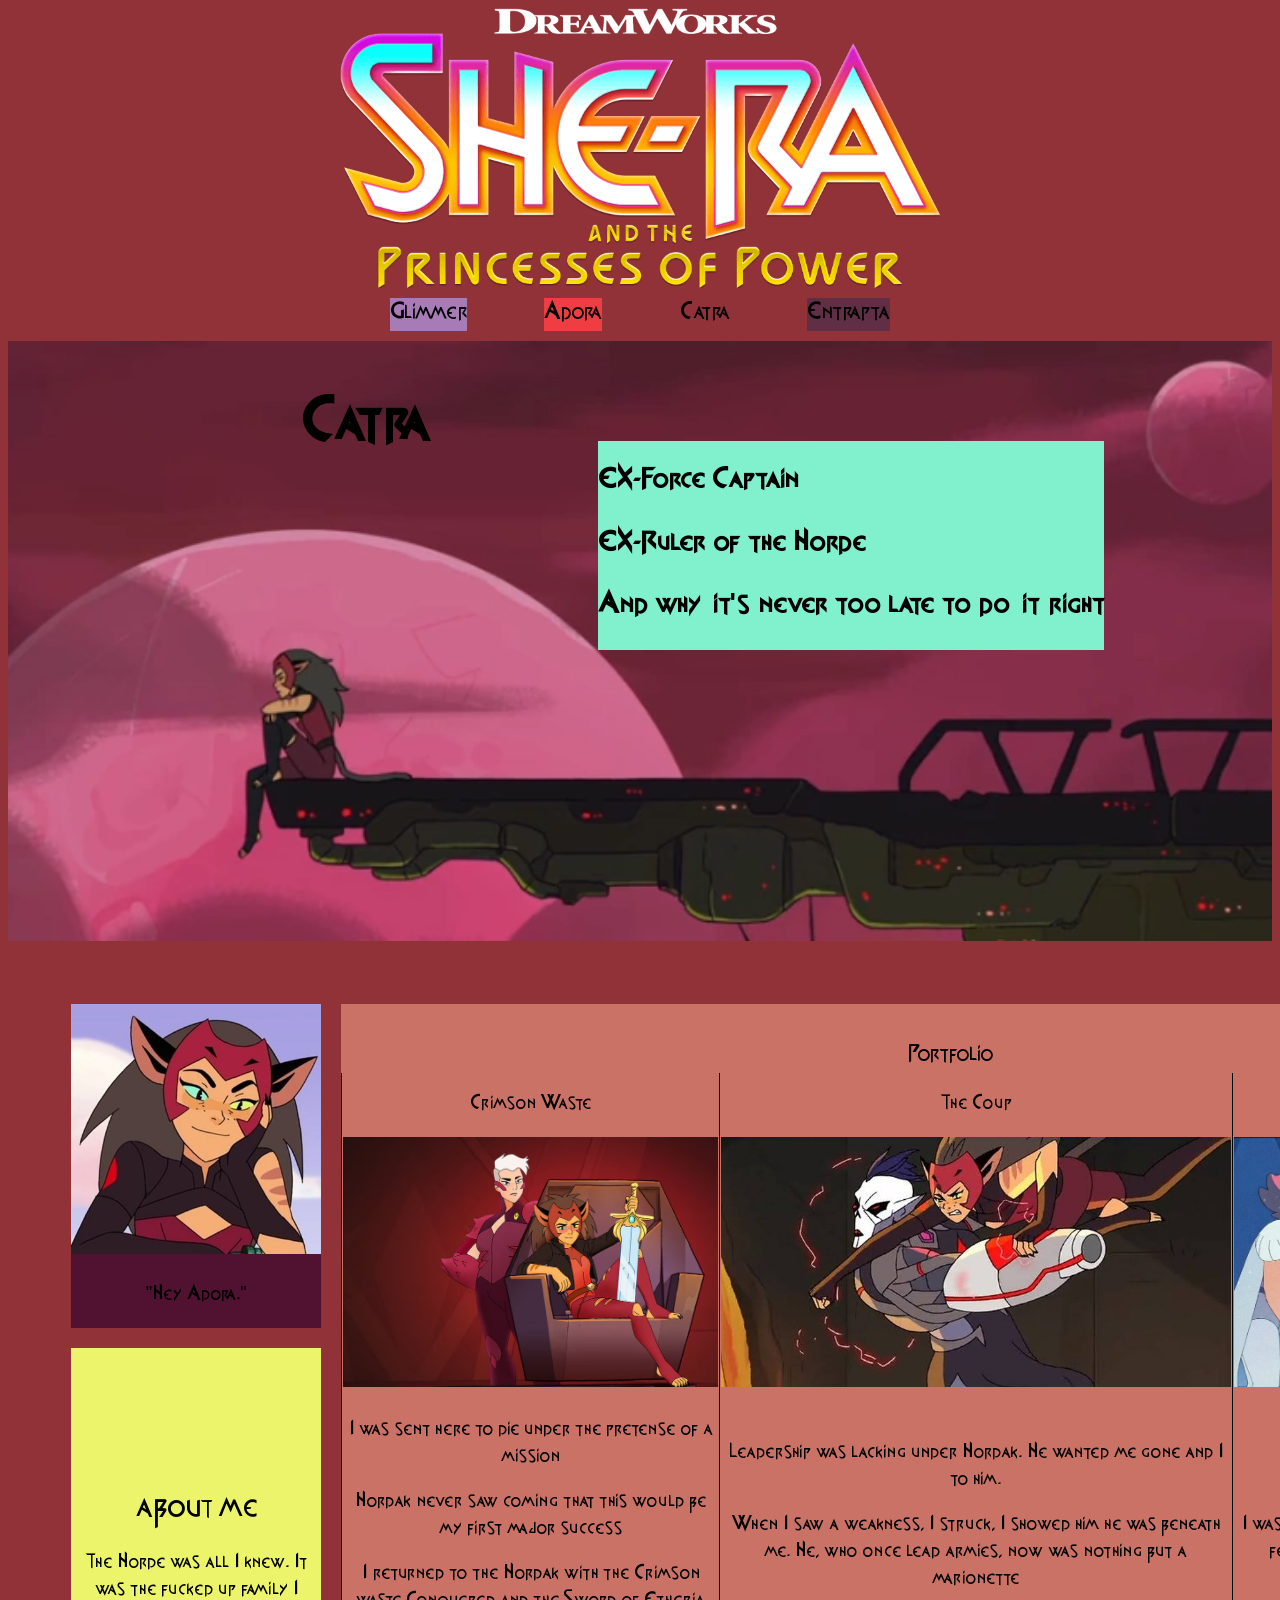
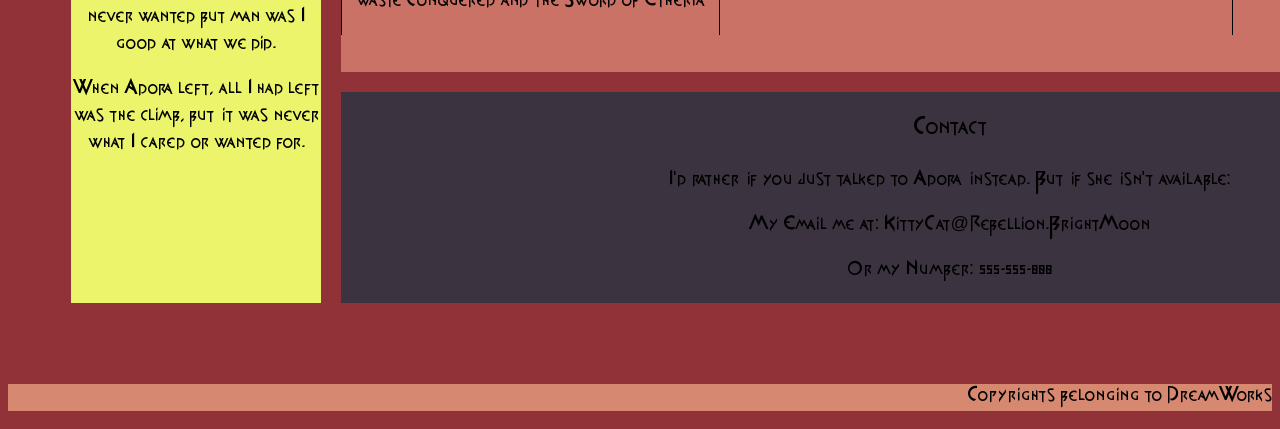
==== Catra.html @ 9408cb0c "Added all the other characters and their own page" ====
<!DOCTYPE html>
<html lang="en">
    <head>
        <title>She-Ra</title>
        <link rel="stylesheet" href="SheraStyles.css">
        <meta name="viewport" content="width=device-width, initial-scale=1">
        <meta charset="UTF-8">
    </head>

    <body style="background-color: var(--catra-brick);">
        <header id="header">
            
            <img id="titlecard" src="assets/images/She-Ra_and_The_Princesses_of_Power_Logo.png" alt="Title Card" >
            <nav id="Navi">
                <a href="Glimmer.html" style="background-color: var(--glimmer-purple);">Glimmer</a>
                <a href="Adora.html" style="background-color: var(--adora-red);">Adora</a>
                <a href="Catra.html" style="background-color: var(--catra-brick);">Catra</a>
                <a href="Entrapta.html" style="background-color: var(--entrapta-plum);">Entrapta</a>
            </nav>
        </header>

        <section class="herosectionCatra">
                <h1 class="herotitle">Catra</h1>
            <div class="herotextCatra">
                <h2>EX-Force Captain</h2>
                <h2>EX-Ruler of the Horde</h2>
                <h2>And why it's never too late to do it right</h2>
            </div>
        </section>
        
        <main id="putgridhere">
            <div class="picture" style="background-color: var(--catra-wine);">
                <div>
                    <img src="assets/images/56c8e7e6e366242329cd98a19ca79462.jpg" alt="Smug Catra">
                    <p>"Hey Adora."</p>
                </div>
            </div>
            <div class="aboutme" style="background-color: var(--catra-lime);">
                <div>
                    <p class="title">ABOUT ME</p>
                    <p>The Horde was all I knew. It was the fucked up family I never wanted but man was I good at what we did.</p>
                    <p>When Adora left, all I had left was the climb, but it was never what I cared or wanted for.</p>
                </div>
            </div>
            <div class="portfolio" style="background-color: var(--catra-terracotta);">
                <table>
                    <caption class="title">Portfolio</caption>
                    <tbody>
                        <tr>
                            <td>
                                <p>Crimson Waste</p>
                                <img src="assets/images/catra_scorpia_hero.avif" alt="Conquering The Wasteland">
                            </td>
                            <td>
                                <p>The Coup</p>
                                <img src="assets/images/catravhordak.jpg" alt="Beating Hordak">
                            </td>
                            <td>
                                <p>Where I belong</p>
                                <img src="assets/images/catrajoiningtherebellion.webp" alt="Joining the Rebellion">
                            </td>
                        </tr>
                        <tr>
                            <td>
                                <p>I was sent here to die under the pretense of a mission</p>
                                <p>Hordak never saw coming that this would be my first major success</p>
                                <p>I returned to the Hordak with the Crimson waste Conquered and the Sword of Etheria </p>
                            </td>
                            <td>
                                <p>Leadership was lacking under Hordak. He wanted me gone and I to him.</p>
                                <p>When I saw a weakness, I struck, I showed him he was beneath me. He, who once lead armies, now was nothing but a marionette</p>
                            </td>
                            <td>
                                <p>Things got better.</p>
                                <p>I was able to grow past my conflicting feelings and join the Rebellion.</p>
                            </td>
                        </tr>
                    </tbody>
                </table>
            </div>
            <div class="contact" style="background-color: var(--catra-charcoal);">
                <div>
                    <p class="title">Contact</p>
                    <p>I'd rather if you just talked to Adora instead. But if she isn't available:</p>
                    <p>My Email me at: KittyCat@Rebellion.BrightMoon</p>
                    <p>Or my Number: 555-555-888</p>
                </div>
            </div>

        </main>  

        <footer class="footer">
            <p>Copyrights belonging to DreamWorks</p>
        </footer>
    </body>

</html>
---- SheraStyles.css ----
:root {
    --adora-white: #ffffff;
    --adora-beige: #ffceae;
    --adora-yellow: #fcec97;
    --adora-gold: #ebba54;
    --adora-blue: #82e5ff;
    --adora-red: #ee3e43;
    --adora-black: #010000;

    --glimmer-light-orange: #F5C181;
    --glimmer-orange: #EFAA73;
    --glimmer-pink: #F4A0A3;
    --glimmer-dusty-rose: #C27D7D;
    --glimmer-light-blue: #ACD8EC;
    --glimmer-purple: #A77BB6;
    --glimmer-dark-purple: #815A85;

    --entrapta-pale-pink: #eedcdc;
    --entrapta-peach: #e0997b;
    --entrapta-terracotta: #d68871;
    --entrapta-hot-pink: #e12967;
    --entrapta-mauve: #b1749e;
    --entrapta-plum: #602f45;
    --entrapta-dark-plum: #3e2332;

    --catra-black: #05020A;
    --catra-dark-plum: #291A31;
    --catra-charcoal: #3B3340;
    --catra-wine: #501230;
    --catra-brick: #913138;
    --catra-terracotta: #CB7267;
    --catra-apricot: #FE9D69;
    --catra-peach: #FBB181;
    --catra-mint: #80F1CC;
    --catra-lime: #EBF46A;
}
body{
    font-family: Shera, sans-serif;
    background-color: var(--entrapta-plum);
    background-repeat: no-repeat;
    background-size: auto;
    font-size: large;

}
@font-face {
    font-family: Shera;
    src: url('assets/fonts/Shera-MqWe.ttf') format('truetype');
}
#header{
    display: flex;
    flex-direction: column;
    flex-wrap: nowrap;
    align-items: center;
    justify-content: center;
}
img {
    height: 250px;
}
#titlecard{
    max-width: 600px;
    height: auto;
}
#Navi{
    display: flex;
    font-size: larger;
    flex-direction: row;
    align-items: center;
    justify-content: space-between;
    width: 100%;
    max-width: 500px;
    padding: 10px;
}
#putgridhere{
    display: grid;
    grid-template-columns: 1fr 3fr;
    grid-template-rows: repeat(2, 1fr) min-content ;
    gap: 20px;
    grid-template-areas: 
    "Picture Portfolio"
    "AboutMe Portfolio"
    "AboutMe Contact";
    padding: 5%;
}
.picture{
    grid-area: Picture;
    background-color: var(--entrapta-dark-plum);
    text-align: center;
}
.aboutme{
    grid-area: AboutMe;
    background-color: var(--entrapta-hot-pink);
    text-align: center;
    align-content: center;
}
.contact{
    grid-area: Contact;
    background-color: var(--entrapta-mauve);
    text-align: center;
    align-content: center;
}
.portfolio{
    grid-area: Portfolio;
    background-color: var(--entrapta-peach);
    text-align: center;
    align-content: center;
}
.title{
    text-align: center;
    font-size: larger;
}
.herosection{
    background-image: url("assets/images/Dryl.webp");
    height: 600px;
    width: auto;
    background-repeat: no-repeat;
    background-position: center;
    background-size: cover;
    display: flex;
    flex-direction: column;
    align-items: flex-start;
    padding-left: 10%;
}
.herosectionAdora{
    background-image: url("assets/images/Shera-Hero-Panel.jpg");
    height: 600px;
    width: auto;
    background-repeat: no-repeat;
    background-position: center;
    background-size: cover;
    display: flex;
    flex-direction: row;
    align-items: center;
    padding-left: 10%;
    justify-content: space-around;
}
.herosectionCatra{
    background-image: url("assets/images/6785-catra.png");
    height: 600px;
    width: auto;
    background-repeat: no-repeat;
    background-position: center;
    background-size: cover;
    display: flex;
    flex-direction: row;
    align-items: flex-start;
    padding-left: 10%;
    justify-content: space-evenly;
}
.herosectionGlimmer{
    background-image: url("assets/images/glimmerbanner.png");
    height: 600px;
    width: auto;
    background-repeat: no-repeat;
    background-position: center;
    background-size: cover;
    display: flex;
    flex-direction: row;
    align-items: center;
    padding-left: 10%;
    justify-content: space-around;
}
.herotextGlimmer{
    width: fit-content;
    background-color: var(--glimmer-dark-purple);
}
.herotextCatra{
    width: fit-content;
    background-color: var(--catra-mint);
    margin-top: 100px;
}
.herotextAdora{
    width: fit-content;
    background-color: var(--adora-blue);
}
.herotext{
    width: fit-content;
    background-color: var(--entrapta-hot-pink);
}
.herotitle{
    font-size: 1.5cm;
}
.footer{
    background-color: var(--entrapta-terracotta);
    text-align: end;
}
table, th, td {
    border-left: 1px solid black;
    border-right: 1px solid black;
}
table {
    border-collapse: collapse;
}
nav a {
  color: black;
  text-decoration: none;
}

@media (max-width: 768px) {
    #putgridhere {
    grid-template-columns: minmax(0, 1fr);
    grid-template-rows: auto;
    grid-template-areas:
        "Picture"
        "AboutMe"
        "Portfolio"
        "Contact";
    padding: 3%;
    gap: 10px;
    }

    #Navi {
        max-width: 100%;
        font-size: large;
    }

    #titlecard {
        width: 100%;
        height: auto;
    }

    .herosection {
        height: 400px;
        padding-left: 5%;
        padding-right: 5%;
    }

    .herotitle {
        font-size: 1.2cm;
    }

    table {
        display: block;
        overflow-x: auto;
    }

    #putgridhere > * {
        min-width: 0;
    }

    img {
        max-width: 100%;
        height: auto; 
    }

    .portfolio {
        overflow-x: auto;
    }

    .herotext {
        width: fit-content;
        max-width: 90%;
        padding: 8px 14px;
    }

    .herotext h2 {
        font-size: 1rem;
        font-weight: normal;
        margin: 4px 0;
    }
   .herosectionAdora {
        height: 400px;
        padding-left: 5%;
        padding-right: 5%;
    }
    .herotextAdora {
        width: fit-content;
        max-width: 90%;
        padding: 8px 14px;
    }

    .herotextAdora h2 {
        font-size: 1rem;
        font-weight: normal;
        margin: 4px 0;
    }
   .herosectionCatra {
        height: 400px;
        padding-left: 5%;
        padding-right: 5%;
    }
    .herotextCatra {
        width: fit-content;
        max-width: 90%;
        padding: 8px 14px;
    }

    .herotextCatra h2 {
        font-size: 1rem;
        font-weight: normal;
        margin: 4px 0;
    }
   .herosectionGlimmer {
        height: 400px;
        padding-left: 5%;
        padding-right: 5%;
    }
    .herotextGlimmer {
        width: fit-content;
        max-width: 90%;
        padding: 8px 14px;
    }

    .herotextGlimmer h2 {
        font-size: 1rem;
        font-weight: normal;
        margin: 4px 0;
    }
}

@media (max-width: 480px) {
    body {
        font-size: medium;
    }

    #Navi {
        flex-wrap: wrap;
        justify-content: center;
        gap: 8px;
    }

    .herosection {
        height: 300px;
    }

    .herotitle {
        font-size: 1cm;
    }
    .herotext {
        max-width: 100%;
    }
    .herotext h2 {
        font-size: 0.85rem;
    }
    .herosectionAdora {
        height: 300px;
    }
    .herosectionCatra {
        height: 300px;
    }
    .herosectionGlimmer {
        height: 300px;
    }
    .herotextAdora {
        max-width: 100%;
    }
    .herotextGlimmer {
        max-width: 100%;
    }
    .herotextCatra {
        max-width: 100%;
    }
    .herotextAdora h2 {
        font-size: 0.85rem;
    }
    .herotextCatra h2 {
        font-size: 0.85rem;
    }
    .herotextGlimmer h2 {
        font-size: 0.85rem;
    }
}
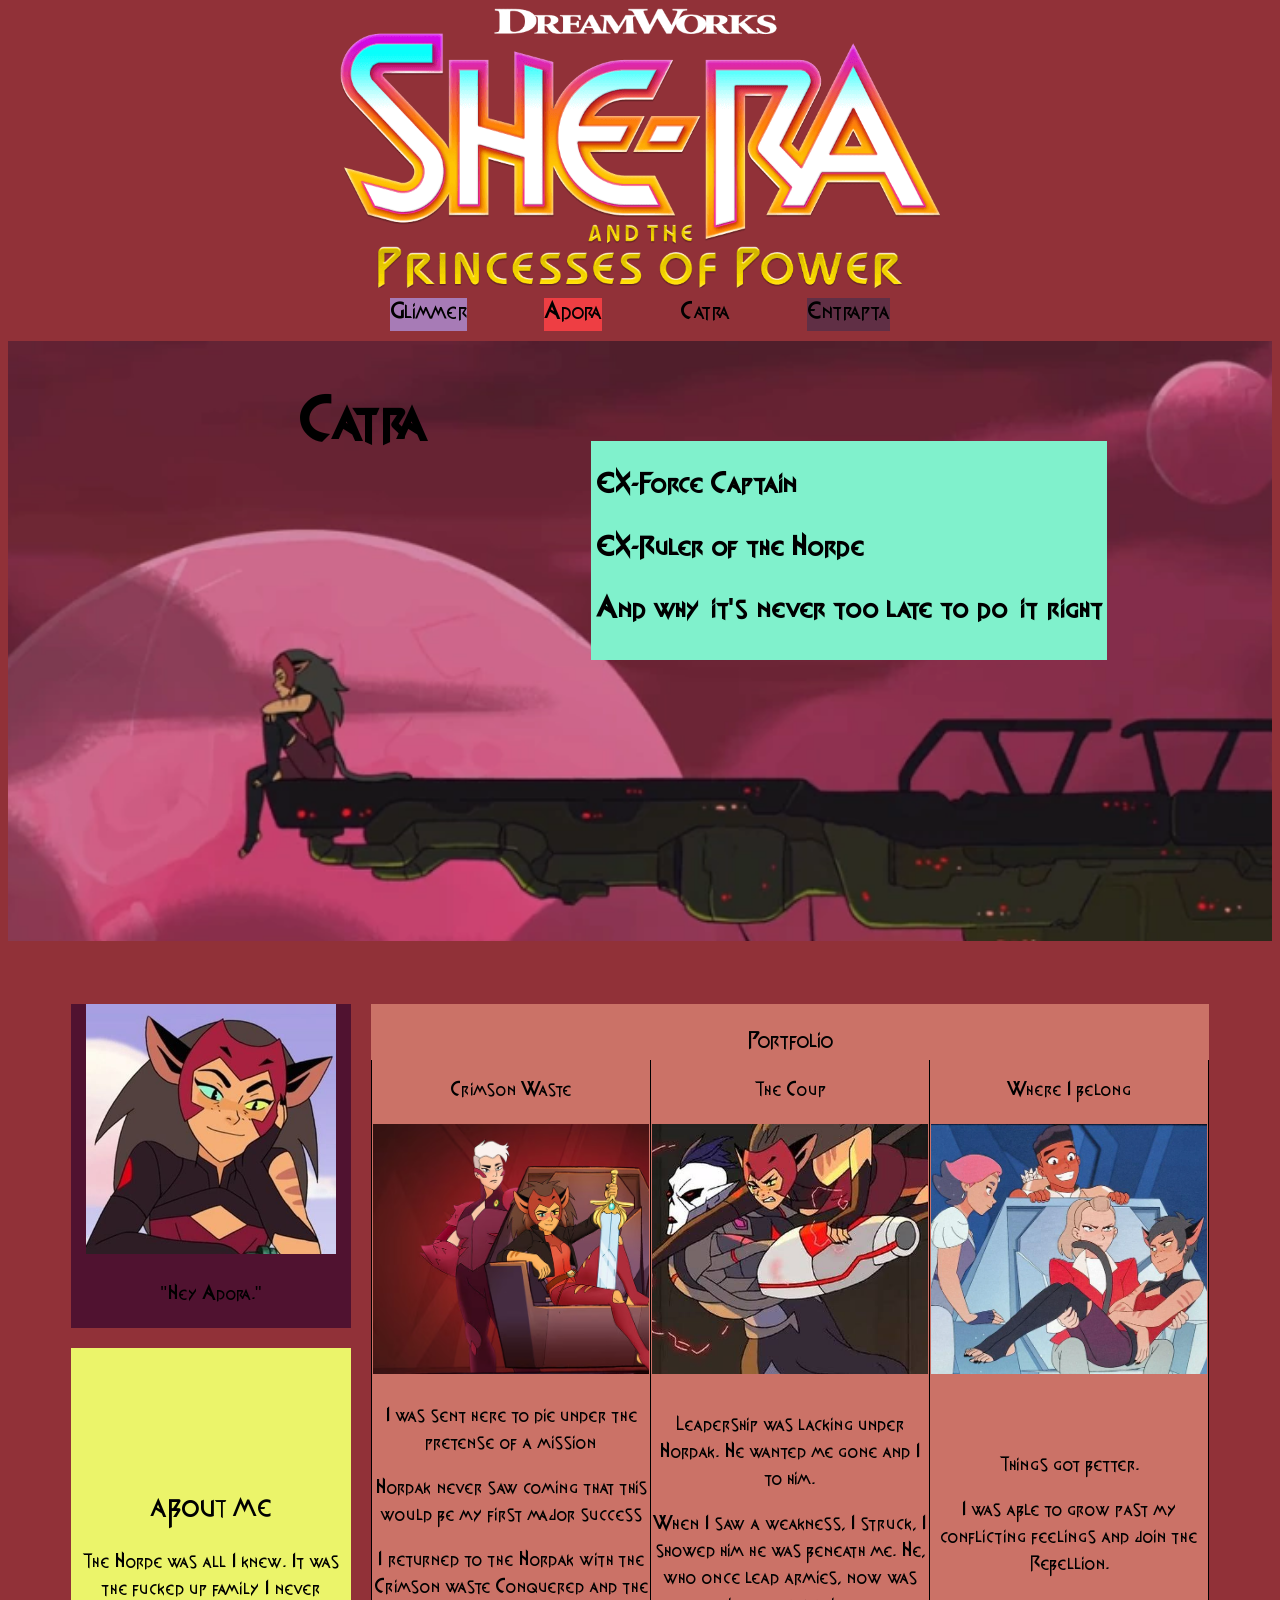
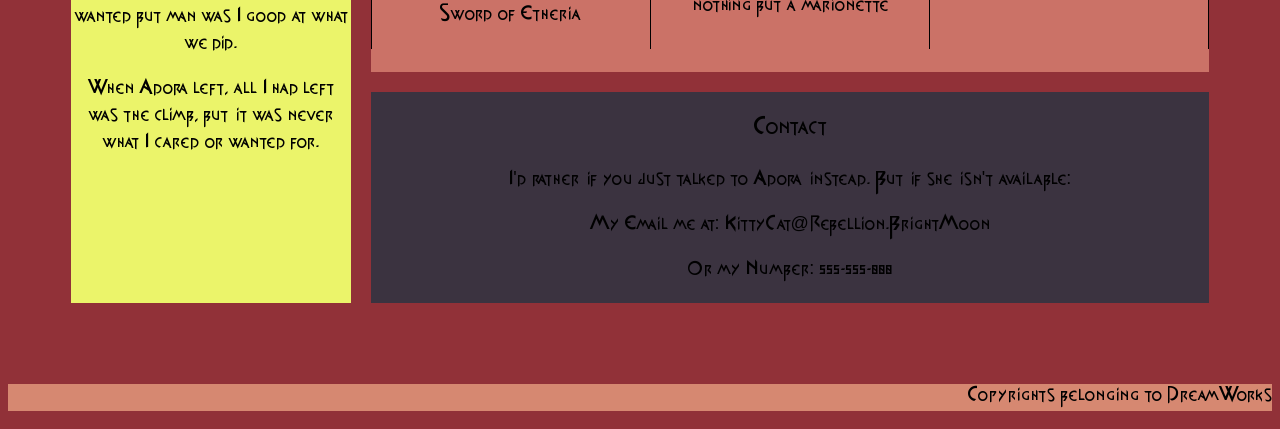
==== commit bf2e134e: "fixed high res issue. fixed pink box issue. placed style into css" ====
--- a/Catra.html
+++ b/Catra.html
@@ -7,15 +7,15 @@
         <meta charset="UTF-8">
     </head>
 
-    <body style="background-color: var(--catra-brick);">
+    <body class="catrabrick">
         <header id="header">
             
             <img id="titlecard" src="assets/images/She-Ra_and_The_Princesses_of_Power_Logo.png" alt="Title Card" >
             <nav id="Navi">
-                <a href="Glimmer.html" style="background-color: var(--glimmer-purple);">Glimmer</a>
-                <a href="Adora.html" style="background-color: var(--adora-red);">Adora</a>
-                <a href="Catra.html" style="background-color: var(--catra-brick);">Catra</a>
-                <a href="Entrapta.html" style="background-color: var(--entrapta-plum);">Entrapta</a>
+                <a href="Glimmer.html" class="glimmerpurple">Glimmer</a>
+                <a href="Adora.html" class="adorared">Adora</a>
+                <a href="Catra.html" class="catrabrick">Catra</a>
+                <a href="Entrapta.html" class="entraptaplum">Entrapta</a>
             </nav>
         </header>
 
@@ -29,20 +29,20 @@
         </section>
         
         <main id="putgridhere">
-            <div class="picture" style="background-color: var(--catra-wine);">
+            <div class="picture" id="catrawine">
                 <div>
                     <img src="assets/images/56c8e7e6e366242329cd98a19ca79462.jpg" alt="Smug Catra">
                     <p>"Hey Adora."</p>
                 </div>
             </div>
-            <div class="aboutme" style="background-color: var(--catra-lime);">
+            <div class="aboutme" id="catralime">
                 <div>
                     <p class="title">ABOUT ME</p>
                     <p>The Horde was all I knew. It was the fucked up family I never wanted but man was I good at what we did.</p>
                     <p>When Adora left, all I had left was the climb, but it was never what I cared or wanted for.</p>
                 </div>
             </div>
-            <div class="portfolio" style="background-color: var(--catra-terracotta);">
+            <div class="portfolio" id="catraterracota">
                 <table>
                     <caption class="title">Portfolio</caption>
                     <tbody>
@@ -78,7 +78,7 @@
                     </tbody>
                 </table>
             </div>
-            <div class="contact" style="background-color: var(--catra-charcoal);">
+            <div class="contact" id="catracharcoal">
                 <div>
                     <p class="title">Contact</p>
                     <p>I'd rather if you just talked to Adora instead. But if she isn't available:</p>
--- a/SheraStyles.css
+++ b/SheraStyles.css
@@ -34,6 +34,11 @@
     --catra-mint: #80F1CC;
     --catra-lime: #EBF46A;
 }
+table {
+    border-collapse: collapse;
+    width: 100%;
+    table-layout: fixed;
+}
 body{
     font-family: Shera, sans-serif;
     background-color: var(--entrapta-plum);
@@ -54,7 +59,9 @@
     justify-content: center;
 }
 img {
+    max-width: 100%;
     height: 250px;
+    object-fit: cover;
 }
 #titlecard{
     max-width: 600px;
@@ -72,7 +79,7 @@
 }
 #putgridhere{
     display: grid;
-    grid-template-columns: 1fr 3fr;
+    grid-template-columns: minmax(0, 1fr) minmax(0, 3fr);
     grid-template-rows: repeat(2, 1fr) min-content ;
     gap: 20px;
     grid-template-areas: 
@@ -162,19 +169,23 @@
 .herotextGlimmer{
     width: fit-content;
     background-color: var(--glimmer-dark-purple);
+    padding: 5px;
 }
 .herotextCatra{
     width: fit-content;
     background-color: var(--catra-mint);
     margin-top: 100px;
+    padding: 5px;
 }
 .herotextAdora{
     width: fit-content;
     background-color: var(--adora-blue);
+    padding: 5px;
 }
 .herotext{
     width: fit-content;
     background-color: var(--entrapta-hot-pink);
+    padding: 5px;
 }
 .herotitle{
     font-size: 1.5cm;
@@ -194,7 +205,54 @@
   color: black;
   text-decoration: none;
 }
-
+.adorared {
+    background-color: var(--adora-red);
+}
+.glimmerpurple {
+    background-color: var(--glimmer-purple);
+}
+.catrabrick {
+    background-color: var(--catra-brick);
+}
+.entraptaplum {
+    background-color: var(--entrapta-plum);
+}
+#adorabeige {
+    background-color: var(--adora-beige);
+}
+#adorablue {
+    background-color: var(--adora-blue);
+}
+#adorayellow {
+    background-color: var(--adora-yellow);
+}
+#adoragold {
+    background-color: var(--adora-gold);
+}
+#catrawine {
+    background-color: var(--catra-wine);
+}
+#catralime {
+    background-color: var(--catra-lime);
+}
+#catraterracota {
+    background-color: var(--catra-terracotta);
+}
+#catracharcoal {
+    background-color: var(--catra-charcoal);
+}
+#glimmerblue {
+    background-color: var(--glimmer-light-blue);
+}
+#glimmerrose {
+    background-color: var(--glimmer-dusty-rose);
+}
+#glimmerpink {
+    background-color: var(--glimmer-pink);
+}
+#glimmerorange {
+    background-color: var(--glimmer-orange);
+}
 @media (max-width: 768px) {
     #putgridhere {
     grid-template-columns: minmax(0, 1fr);
